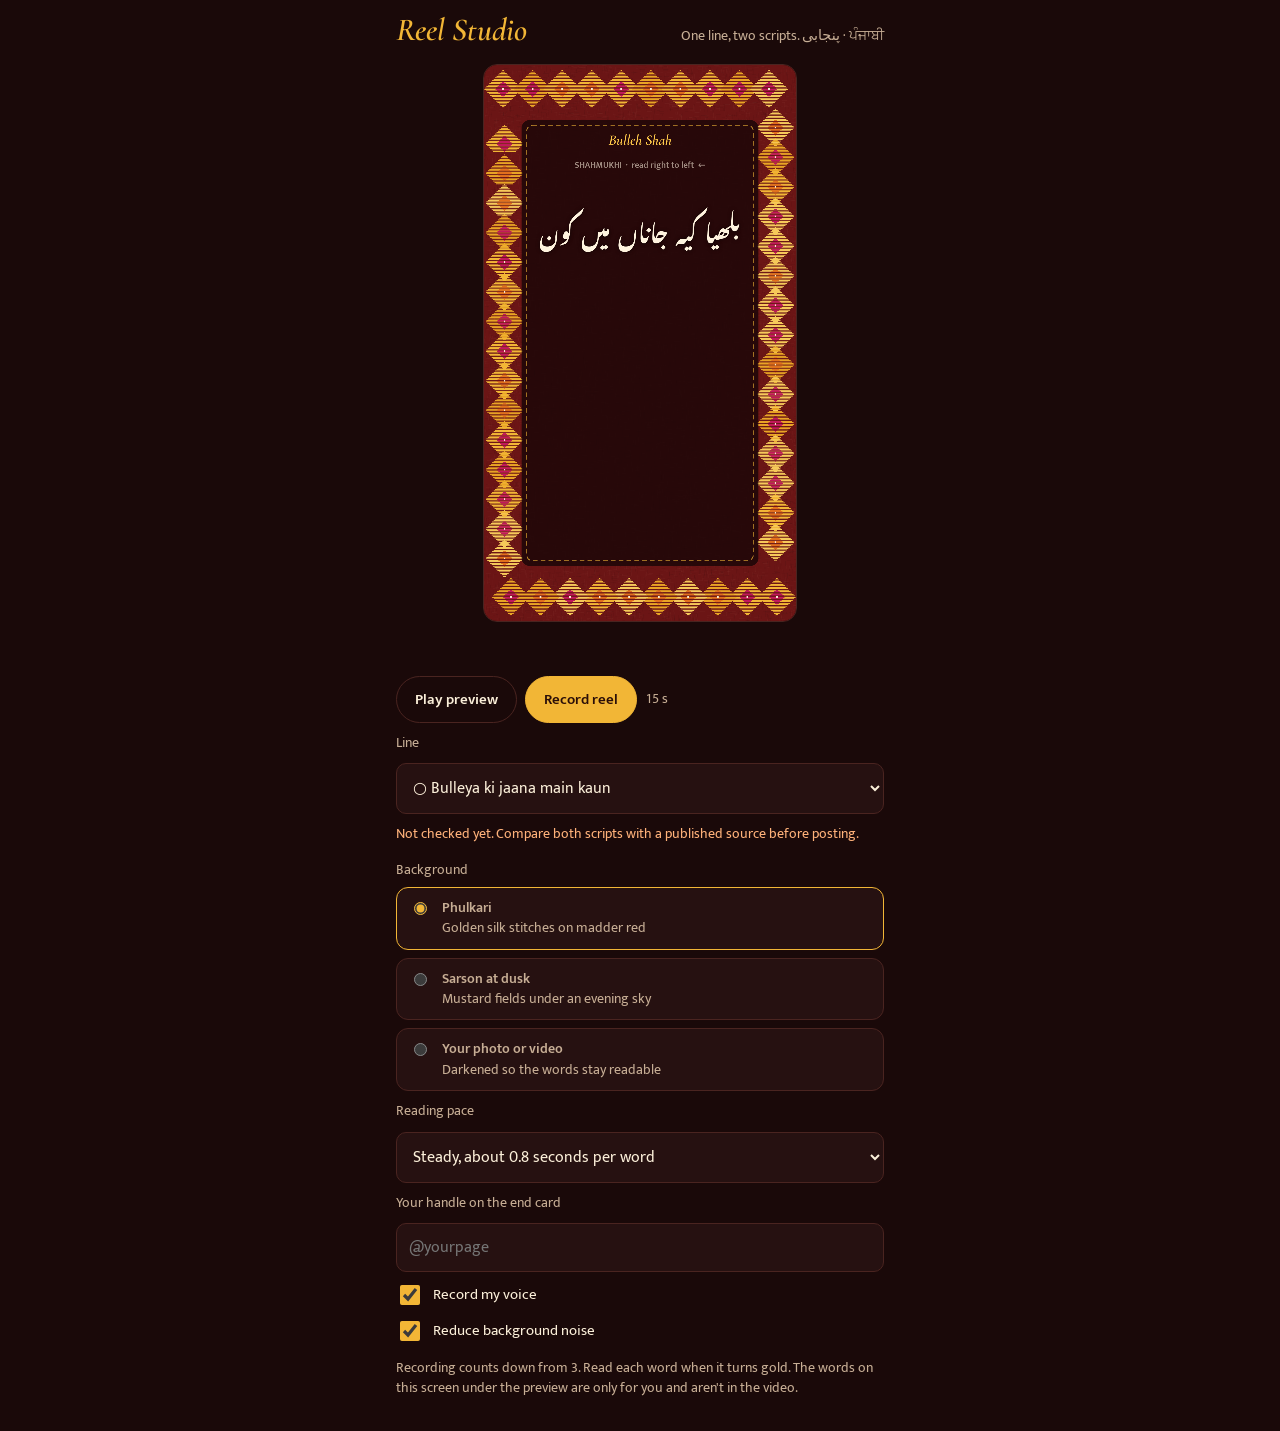
==== reels/index.html @ 6fcebd49 "Add Reel Studio: Punjabi two-script reels for Instagram Renders one line per reel at 1080x1920: poet" ====
<!doctype html>
<html lang="en">
<head>
<meta charset="utf-8">
<meta name="viewport" content="width=device-width, initial-scale=1, viewport-fit=cover">
<title>Reel Studio</title>
<meta name="description" content="Make Punjabi reels: one line in Shahmukhi and Gurmukhi, read aloud word by word.">
<meta name="theme-color" content="#1A0909">
<meta name="mobile-web-app-capable" content="yes">
<link rel="manifest" href="manifest.webmanifest">
<link rel="icon" href="icons/icon-192.png" type="image/png">
<link rel="apple-touch-icon" href="icons/icon-192.png">
<link rel="preconnect" href="https://fonts.googleapis.com">
<link rel="preconnect" href="https://fonts.gstatic.com" crossorigin>
<link rel="stylesheet" href="https://fonts.googleapis.com/css2?family=Anek+Gurmukhi:wght@600&family=Cormorant+Garamond:ital,wght@1,600&family=Mukta:wght@400;600&family=Noto+Nastaliq+Urdu:wght@700&family=Noto+Sans+Gurmukhi:wght@600&display=swap">
<link rel="stylesheet" href="style.css">
</head>
<body>
<main class="app">
  <header class="top">
    <h1>Reel Studio</h1>
    <p class="sub">One line, two scripts. <span lang="pnb" dir="rtl">پنجابی</span> · <span lang="pa">ਪੰਜਾਬੀ</span></p>
  </header>

  <div class="preview">
    <canvas id="stage" aria-label="Reel preview"></canvas>
    <p id="cue" class="cue" aria-live="assertive"></p>
  </div>

  <div class="controls">
    <div class="row">
      <button type="button" id="btn-preview">Play preview</button>
      <button type="button" id="btn-record" class="primary">Record reel</button>
      <span id="length" class="meta"></span>
    </div>
    <p id="status" class="status" aria-live="polite"></p>

    <label for="line">Line</label>
    <select id="line"></select>
    <p id="check-warn" class="warn" hidden>Not checked yet. Compare both scripts with a published source before posting.</p>
    <p id="align-warn" class="warn" hidden>The three versions of this line have different word counts, so word highlighting is off. Check the spacing in lines.json.</p>

    <fieldset>
      <legend>Background</legend>
      <div class="choices">
        <label class="choice"><input type="radio" name="bg" value="phulkari"><span><b>Phulkari</b>Golden silk stitches on madder red</span></label>
        <label class="choice"><input type="radio" name="bg" value="sarson"><span><b>Sarson at dusk</b>Mustard fields under an evening sky</span></label>
        <label class="choice"><input type="radio" name="bg" value="own"><span><b>Your photo or video</b>Darkened so the words stay readable</span></label>
      </div>
      <div id="own-picker" hidden>
        <label for="own-file">Choose a photo or video</label>
        <input id="own-file" type="file" accept="image/*,video/*">
      </div>
    </fieldset>

    <label for="pace">Reading pace</label>
    <select id="pace">
      <option value="1.1">Slow, about 1 second per word</option>
      <option value="0.8">Steady, about 0.8 seconds per word</option>
      <option value="0.6">Brisk, about 0.6 seconds per word</option>
    </select>

    <label for="handle">Your handle on the end card</label>
    <input id="handle" type="text" placeholder="@yourpage" autocomplete="off" autocapitalize="off" spellcheck="false">

    <label class="check"><input id="voice" type="checkbox" checked> Record my voice</label>
    <label class="check"><input id="denoise" type="checkbox" checked> Reduce background noise</label>
    <p class="hint">Recording counts down from 3. Read each word when it turns gold. The words on this screen under the preview are only for you and aren't in the video.</p>
  </div>

  <section id="result" class="result" hidden aria-labelledby="result-title">
    <h2 id="result-title">Your reel</h2>
    <video id="result-video" controls playsinline></video>
    <p id="format-warn" class="warn" hidden>This phone recorded WebM, which Instagram may refuse. Updating Chrome usually gives MP4.</p>
    <div class="row">
      <button type="button" id="btn-share" class="primary">Share…</button>
      <a id="btn-save" class="button">Save video</a>
    </div>
    <label for="caption-text">Caption</label>
    <textarea id="caption-text" rows="9"></textarea>
    <div class="row"><button type="button" id="btn-copy">Copy caption</button><span id="copy-status" class="meta" aria-live="polite"></span></div>
  </section>
</main>
<script src="studio.js"></script>
</body>
</html>
---- reels/style.css ----
/* Reel Studio: a dark madder workroom. Preview on top, controls below, like a phone camera app. */
:root {
  --ground: #1A0909;     /* deep madder, the phulkari cloth in shadow */
  --panel: #261111;
  --line: #4A2420;
  --text: #FBEFD9;
  --muted: #C7AE95;
  --gold: #F2B636;       /* pat silk */
  --warn: #FFB27A;
  --ui: "Mukta", system-ui, -apple-system, "Segoe UI", sans-serif;
  --display: "Cormorant Garamond", Georgia, serif;
  color-scheme: dark;
}
* { box-sizing: border-box; }
html { background: var(--ground); }
body { margin: 0; background: var(--ground); color: var(--text); font: 16px/1.5 var(--ui); }
[hidden] { display: none !important; }
.app {
  max-width: 520px; margin: 0 auto;
  padding: calc(12px + env(safe-area-inset-top, 0px)) max(16px, env(safe-area-inset-right, 0px)) calc(32px + env(safe-area-inset-bottom, 0px)) max(16px, env(safe-area-inset-left, 0px));
  display: flex; flex-direction: column; gap: 16px;
}
.top { display: flex; align-items: baseline; justify-content: space-between; gap: 12px; flex-wrap: wrap; }
h1 { margin: 0; font: italic 600 2rem/1.1 var(--display); color: var(--gold); }
h2 { margin: 0; font: italic 600 1.6rem var(--display); color: var(--gold); }
.sub { margin: 0; color: var(--muted); font-size: 0.9rem; }

.preview { display: flex; flex-direction: column; align-items: center; gap: 8px; }
#stage { display: block; width: 100%; max-width: min(100%, calc(62vh * 9 / 16)); aspect-ratio: 9 / 16; height: auto; border-radius: 14px; border: 1px solid var(--line); background: #000; }
.cue { margin: 0; min-height: 1.5em; font: italic 600 1.25rem var(--display); color: var(--gold); text-align: center; }

.controls, .result { display: flex; flex-direction: column; gap: 10px; }
label, legend { font-size: 0.85rem; color: var(--muted); }
fieldset { border: 0; padding: 0; margin: 6px 0 0; display: flex; flex-direction: column; gap: 8px; min-width: 0; }
legend { padding: 0; margin-bottom: 6px; }
select, input[type="text"], textarea, input[type="file"] {
  width: 100%; font: 1rem var(--ui); color: var(--text);
  background: var(--panel); border: 1px solid var(--line); border-radius: 10px; padding: 10px 12px;
}
textarea { line-height: 1.5; resize: vertical; }
.choices { display: grid; gap: 8px; }
.choice { display: flex; gap: 12px; align-items: flex-start; padding: 10px 12px; border: 1px solid var(--line); border-radius: 12px; background: var(--panel); color: var(--text); cursor: pointer; }
.choice:has(input:checked) { border-color: var(--gold); }
.choice input { margin-top: 4px; accent-color: var(--gold); }
.choice b { display: block; font-weight: 600; }
.choice span { font-size: 0.85rem; color: var(--muted); }
.check { display: flex; gap: 10px; align-items: center; color: var(--text); font-size: 0.95rem; }
.check input { width: 20px; height: 20px; accent-color: var(--gold); }

.row { display: flex; flex-wrap: wrap; gap: 8px; align-items: center; }
button, .button {
  font: 600 0.95rem var(--ui); color: var(--text); text-decoration: none;
  background: transparent; border: 1px solid var(--line); border-radius: 999px; padding: 10px 18px; cursor: pointer;
}
button.primary { background: var(--gold); border-color: var(--gold); color: #2A0E08; }
button:focus-visible, .button:focus-visible, select:focus-visible, input:focus-visible, textarea:focus-visible { outline: 2px solid var(--gold); outline-offset: 2px; }
.meta { font-size: 0.85rem; color: var(--muted); font-variant-numeric: tabular-nums; }
.status { margin: 0; font-size: 0.9rem; color: var(--warn); }
.status:empty { display: none; }
.warn { margin: 0; font-size: 0.85rem; color: var(--warn); }
.hint { margin: 4px 0 0; font-size: 0.85rem; color: var(--muted); }
.result { border-top: 1px solid var(--line); padding-top: 16px; }
.result video { width: 100%; max-height: 70vh; background: #000; border-radius: 12px; }

/* while recording, hide everything but the stage and the cue */
.is-recording .controls, .is-recording .top, .is-recording .result { display: none; }
.is-recording #stage { max-width: min(100%, calc(80vh * 9 / 16)); }
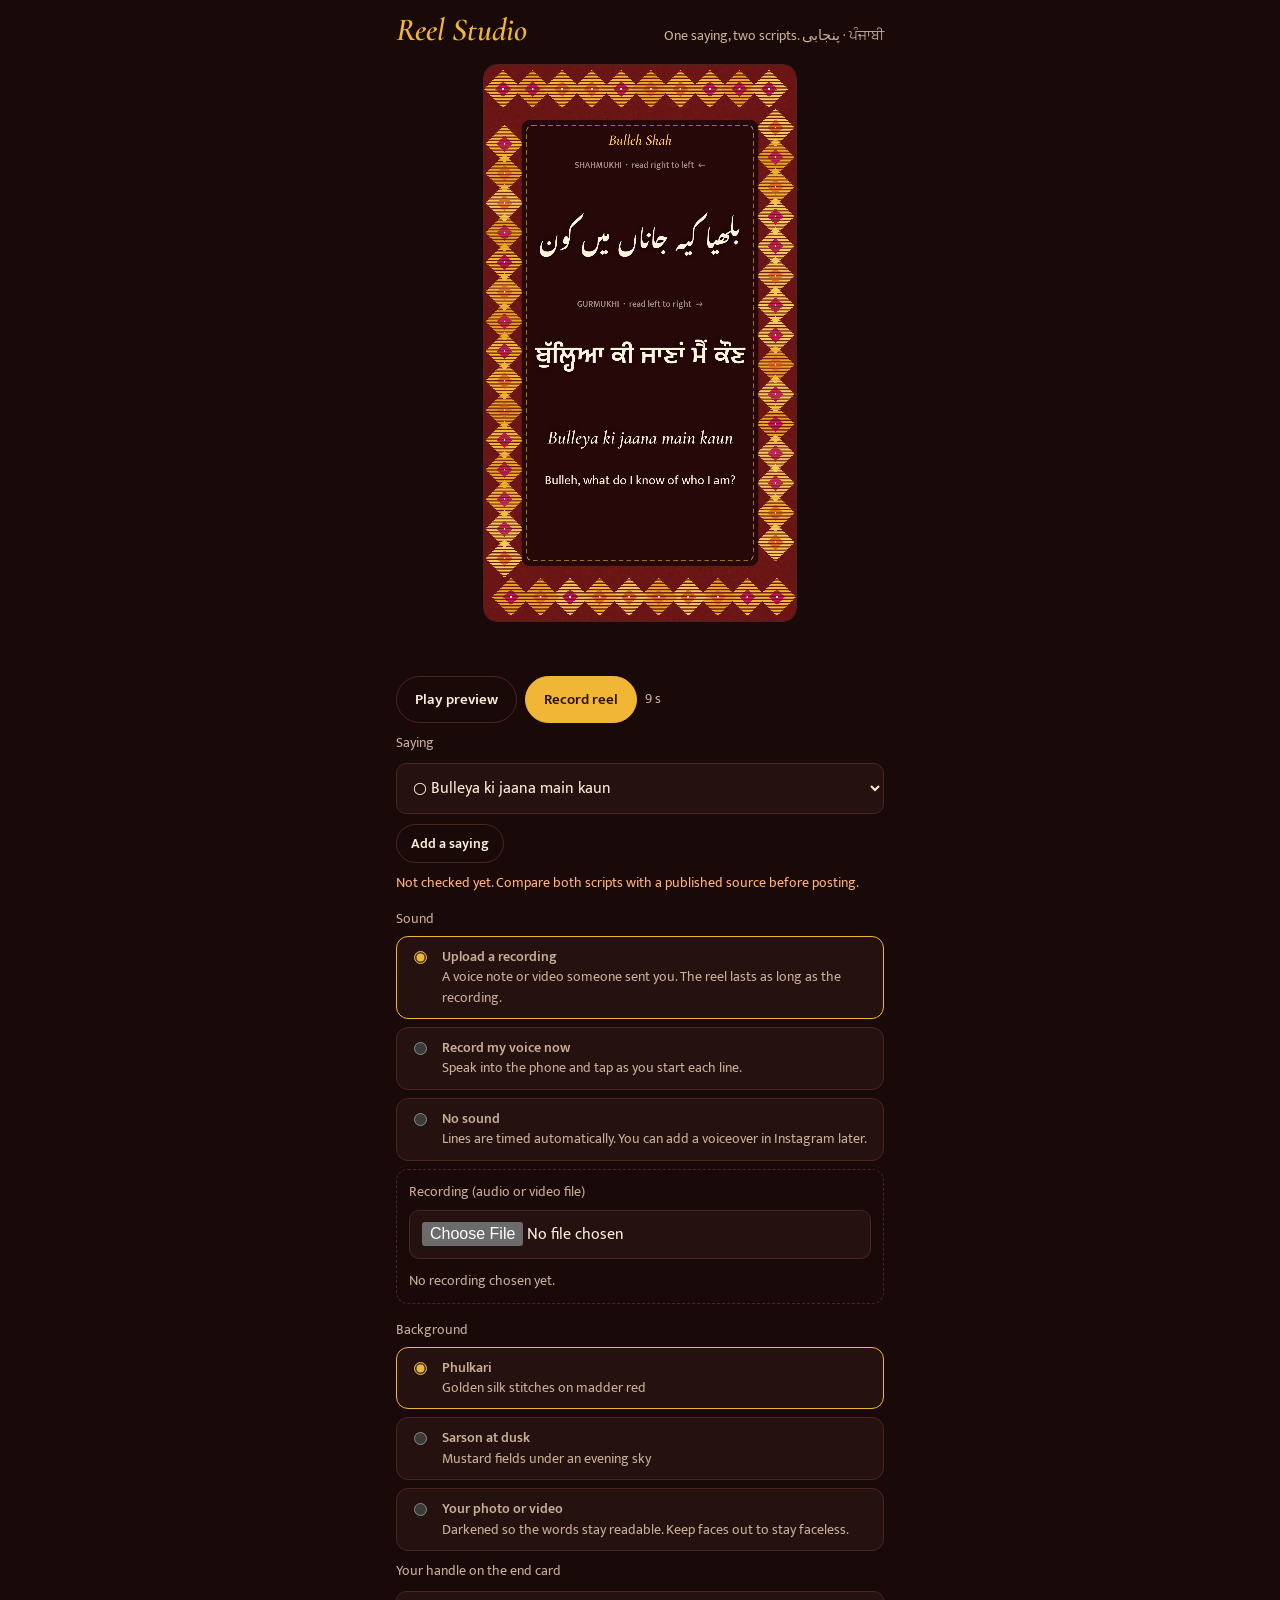
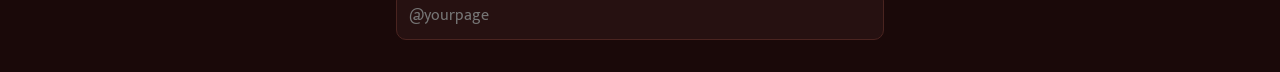
==== commit d34f24fb: "Reel Studio: multi-line sayings, uploaded audio, live and silent modes Drops word-by-word highlighti" ====
--- a/reels/index.html
+++ b/reels/index.html
@@ -4,7 +4,7 @@
 <meta charset="utf-8">
 <meta name="viewport" content="width=device-width, initial-scale=1, viewport-fit=cover">
 <title>Reel Studio</title>
-<meta name="description" content="Make Punjabi reels: one line in Shahmukhi and Gurmukhi, read aloud word by word.">
+<meta name="description" content="Make Punjabi reels: each saying in Shahmukhi and Gurmukhi, with the reading and meaning, over the voice that speaks it.">
 <meta name="theme-color" content="#1A0909">
 <meta name="mobile-web-app-capable" content="yes">
 <link rel="manifest" href="manifest.webmanifest">
@@ -19,12 +19,13 @@
 <main class="app">
   <header class="top">
     <h1>Reel Studio</h1>
-    <p class="sub">One line, two scripts. <span lang="pnb" dir="rtl">پنجابی</span> · <span lang="pa">ਪੰਜਾਬੀ</span></p>
+    <p class="sub">One saying, two scripts. <span lang="pnb" dir="rtl">پنجابی</span> · <span lang="pa">ਪੰਜਾਬੀ</span></p>
   </header>
 
   <div class="preview">
     <canvas id="stage" aria-label="Reel preview"></canvas>
     <p id="cue" class="cue" aria-live="assertive"></p>
+    <button type="button" id="live-next" class="primary big" hidden>Start line 1</button>
   </div>
 
   <div class="controls">
@@ -35,37 +36,45 @@
     </div>
     <p id="status" class="status" aria-live="polite"></p>
 
-    <label for="line">Line</label>
-    <select id="line"></select>
+    <label for="saying">Saying</label>
+    <select id="saying"></select>
+    <div class="row">
+      <button type="button" id="btn-new" class="small-btn">Add a saying</button>
+      <button type="button" id="btn-edit" class="small-btn" hidden>Edit this saying</button>
+    </div>
     <p id="check-warn" class="warn" hidden>Not checked yet. Compare both scripts with a published source before posting.</p>
-    <p id="align-warn" class="warn" hidden>The three versions of this line have different word counts, so word highlighting is off. Check the spacing in lines.json.</p>
+
+    <fieldset>
+      <legend>Sound</legend>
+      <div class="choices">
+        <label class="choice"><input type="radio" name="sound" value="upload"><span><b>Upload a recording</b>A voice note or video someone sent you. The reel lasts as long as the recording.</span></label>
+        <label class="choice"><input type="radio" name="sound" value="live"><span><b>Record my voice now</b>Speak into the phone and tap as you start each line.</span></label>
+        <label class="choice"><input type="radio" name="sound" value="none"><span><b>No sound</b>Lines are timed automatically. You can add a voiceover in Instagram later.</span></label>
+      </div>
+      <div id="upload-box" class="subbox" hidden>
+        <label for="audio-file">Recording (audio or video file)</label>
+        <input id="audio-file" type="file" accept="audio/*,video/*">
+        <p id="timing-status" class="hint"></p>
+        <button type="button" id="btn-timing" class="small-btn" hidden>Time the lines</button>
+      </div>
+      <p id="live-note" class="hint" hidden>After the countdown, a big button appears under the preview. Tap it as you start each line, then tap Finish.</p>
+    </fieldset>
 
     <fieldset>
       <legend>Background</legend>
       <div class="choices">
         <label class="choice"><input type="radio" name="bg" value="phulkari"><span><b>Phulkari</b>Golden silk stitches on madder red</span></label>
         <label class="choice"><input type="radio" name="bg" value="sarson"><span><b>Sarson at dusk</b>Mustard fields under an evening sky</span></label>
-        <label class="choice"><input type="radio" name="bg" value="own"><span><b>Your photo or video</b>Darkened so the words stay readable</span></label>
+        <label class="choice"><input type="radio" name="bg" value="own"><span><b>Your photo or video</b>Darkened so the words stay readable. Keep faces out to stay faceless.</span></label>
       </div>
-      <div id="own-picker" hidden>
+      <div id="own-picker" class="subbox" hidden>
         <label for="own-file">Choose a photo or video</label>
         <input id="own-file" type="file" accept="image/*,video/*">
       </div>
     </fieldset>
 
-    <label for="pace">Reading pace</label>
-    <select id="pace">
-      <option value="1.1">Slow, about 1 second per word</option>
-      <option value="0.8">Steady, about 0.8 seconds per word</option>
-      <option value="0.6">Brisk, about 0.6 seconds per word</option>
-    </select>
-
     <label for="handle">Your handle on the end card</label>
     <input id="handle" type="text" placeholder="@yourpage" autocomplete="off" autocapitalize="off" spellcheck="false">
-
-    <label class="check"><input id="voice" type="checkbox" checked> Record my voice</label>
-    <label class="check"><input id="denoise" type="checkbox" checked> Reduce background noise</label>
-    <p class="hint">Recording counts down from 3. Read each word when it turns gold. The words on this screen under the preview are only for you and aren't in the video.</p>
   </div>
 
   <section id="result" class="result" hidden aria-labelledby="result-title">
@@ -77,10 +86,50 @@
       <a id="btn-save" class="button">Save video</a>
     </div>
     <label for="caption-text">Caption</label>
-    <textarea id="caption-text" rows="9"></textarea>
+    <textarea id="caption-text" rows="10"></textarea>
     <div class="row"><button type="button" id="btn-copy">Copy caption</button><span id="copy-status" class="meta" aria-live="polite"></span></div>
   </section>
 </main>
+
+<section id="timing" class="sheet" hidden aria-labelledby="timing-title">
+  <div class="sheet-inner">
+    <h2 id="timing-title">Time the lines</h2>
+    <p id="timing-msg" class="hint"></p>
+    <ol id="timing-list" class="timing-list"></ol>
+    <button type="button" id="tap" class="primary big" disabled>Tap when line 1 starts</button>
+    <div class="row">
+      <button type="button" id="timing-play">Play</button>
+      <button type="button" id="timing-done">Done</button>
+    </div>
+  </div>
+</section>
+
+<section id="editor" class="sheet" hidden aria-labelledby="editor-title">
+  <div class="sheet-inner">
+    <h2 id="editor-title">Saying</h2>
+    <p class="hint">Put each line on its own row. Row 1 of each box belongs together, then row 2, and so on. Each row becomes one screen of the reel.</p>
+    <label for="ed-poet">Poet or source</label>
+    <input id="ed-poet" type="text" placeholder="Bulleh Shah, Punjabi proverb, Grandmother in Sialkot…">
+    <label for="ed-sm">Shahmukhi</label>
+    <textarea id="ed-sm" rows="3" dir="rtl" lang="pnb" class="sm"></textarea>
+    <label for="ed-gm">Gurmukhi</label>
+    <textarea id="ed-gm" rows="3" lang="pa" class="gm"></textarea>
+    <label for="ed-ro">Romanised (optional)</label>
+    <textarea id="ed-ro" rows="3"></textarea>
+    <label for="ed-en">English meaning (optional)</label>
+    <textarea id="ed-en" rows="3"></textarea>
+    <label for="ed-note">Note for yourself (optional)</label>
+    <input id="ed-note" type="text">
+    <label class="check"><input id="ed-checked" type="checkbox"> Checked by a fluent reader</label>
+    <p id="ed-msg" class="status" aria-live="polite"></p>
+    <div class="row">
+      <button type="button" id="ed-save" class="primary">Save on this phone</button>
+      <button type="button" id="ed-copy">Copy for lines.json</button>
+      <button type="button" id="ed-cancel">Cancel</button>
+      <button type="button" id="ed-delete" hidden>Delete</button>
+    </div>
+  </div>
+</section>
 <script src="studio.js"></script>
 </body>
 </html>
--- a/reels/style.css
+++ b/reels/style.css
@@ -64,4 +64,20 @@
 
 /* while recording, hide everything but the stage and the cue */
 .is-recording .controls, .is-recording .top, .is-recording .result { display: none; }
-.is-recording #stage { max-width: min(100%, calc(80vh * 9 / 16)); }
+.is-recording #stage { max-width: min(100%, calc(66vh * 9 / 16)); }
+
+/* sound + timing + editor */
+.subbox { display: flex; flex-direction: column; gap: 8px; padding: 12px; border: 1px dashed var(--line); border-radius: 12px; }
+.small-btn { padding: 7px 14px; font-size: 0.88rem; }
+button.big { width: 100%; padding: 18px; font-size: 1.15rem; }
+button:disabled { opacity: 0.45; cursor: default; }
+.sheet {
+  position: fixed; inset: 0; z-index: 20; overflow-y: auto; background: var(--ground);
+  padding: calc(16px + env(safe-area-inset-top, 0px)) max(16px, env(safe-area-inset-right, 0px)) calc(24px + env(safe-area-inset-bottom, 0px)) max(16px, env(safe-area-inset-left, 0px));
+}
+.sheet-inner { max-width: 520px; margin: 0 auto; display: flex; flex-direction: column; gap: 10px; }
+.timing-list { margin: 0; padding-left: 1.4em; display: flex; flex-direction: column; gap: 6px; font: italic 600 1.1rem var(--display); color: var(--muted); }
+.timing-list li.done { color: var(--gold); }
+textarea.sm { font-family: "Noto Nastaliq Urdu", serif; line-height: 2.1; }
+textarea.gm { font-family: "Anek Gurmukhi", "Noto Sans Gurmukhi", sans-serif; }
+.is-recording .controls, .is-recording .top, .is-recording .result { display: none; }
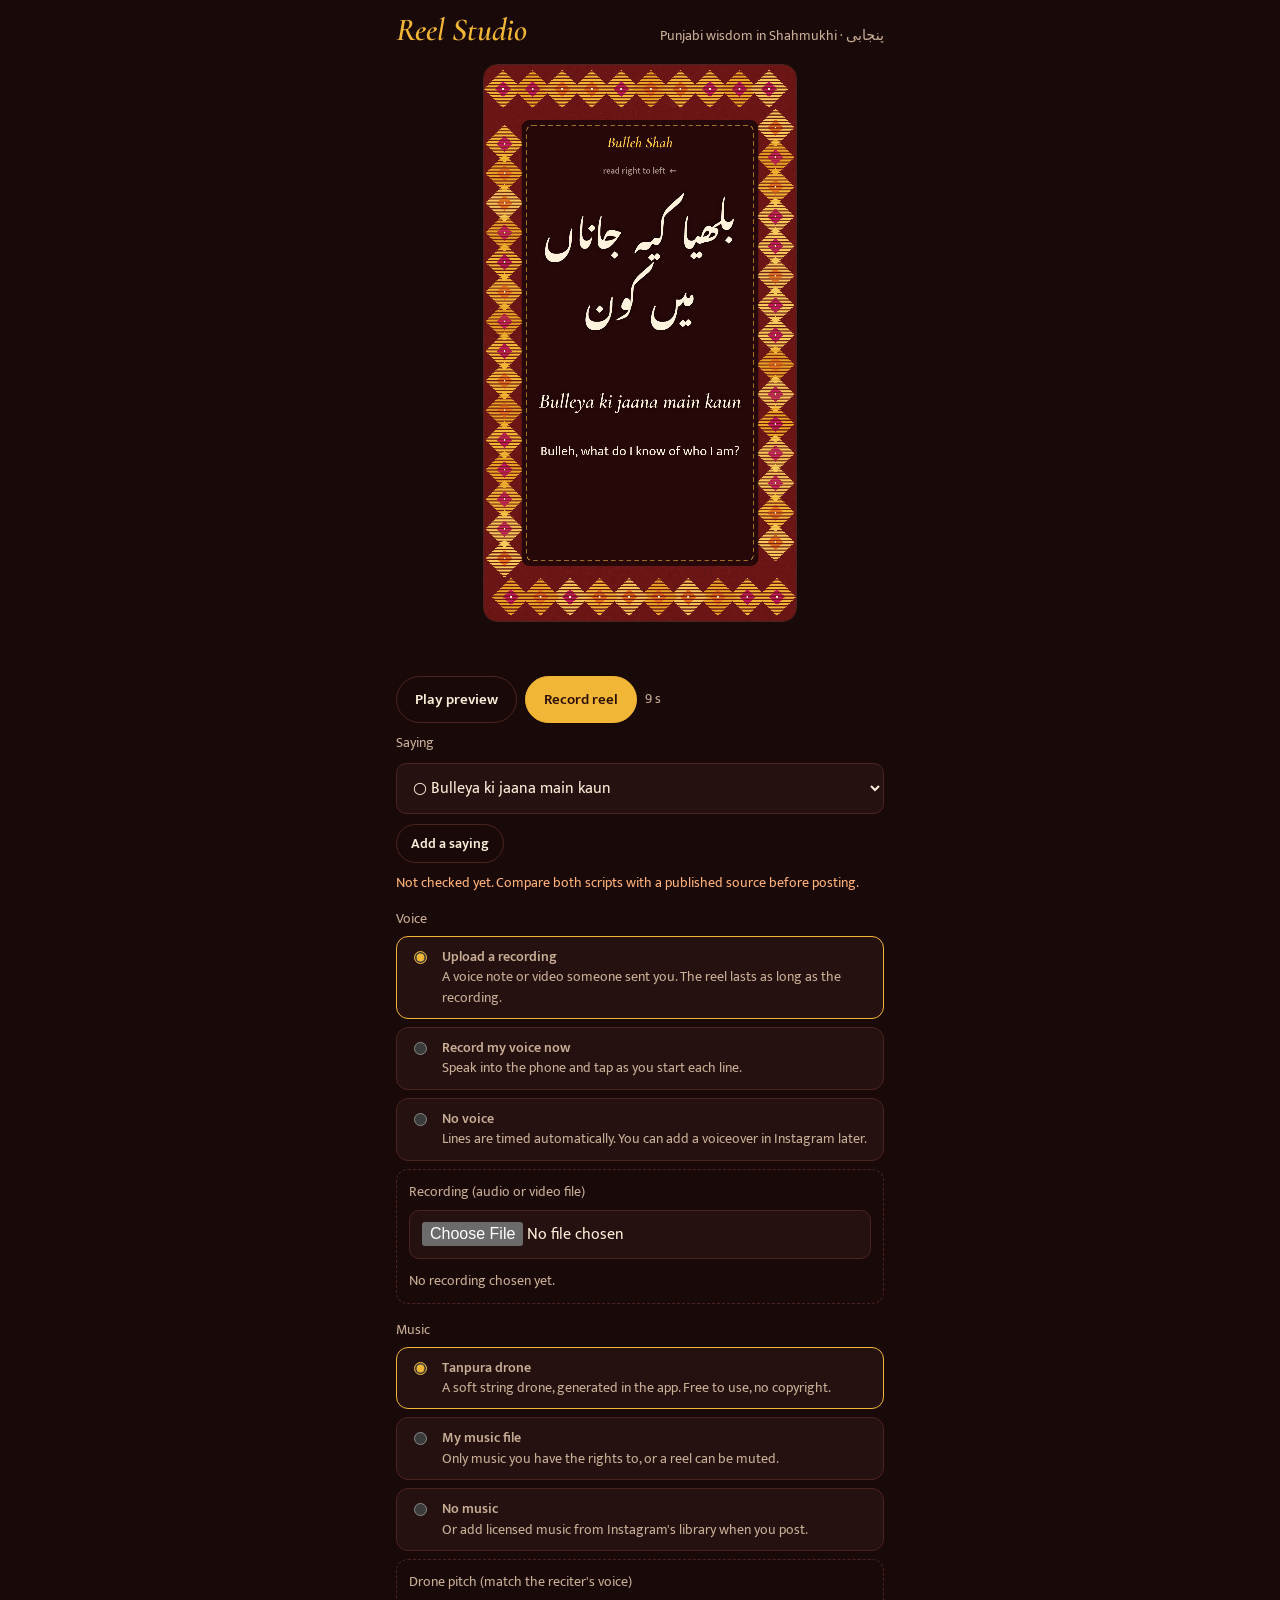
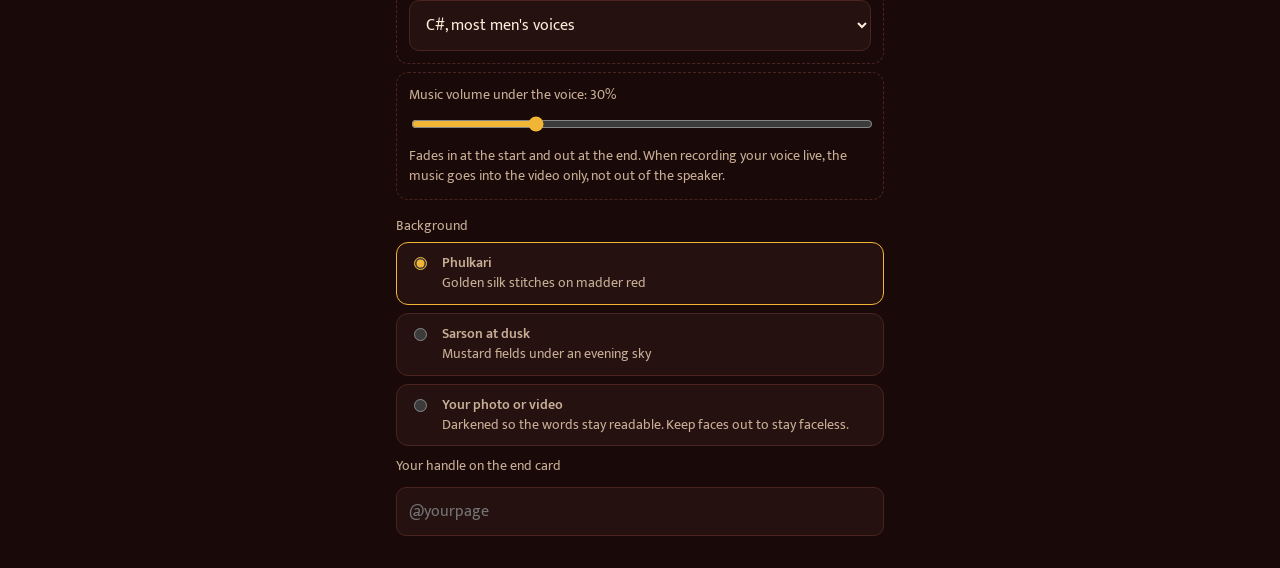
==== commit e0136897: "Reel Studio: Shahmukhi only, and background music Remove Gurmukhi from reels, the saying editor, cap" ====
--- a/reels/index.html
+++ b/reels/index.html
@@ -4,7 +4,7 @@
 <meta charset="utf-8">
 <meta name="viewport" content="width=device-width, initial-scale=1, viewport-fit=cover">
 <title>Reel Studio</title>
-<meta name="description" content="Make Punjabi reels: each saying in Shahmukhi and Gurmukhi, with the reading and meaning, over the voice that speaks it.">
+<meta name="description" content="Make Punjabi reels: each saying in Shahmukhi, with the reading and meaning, over the voice that speaks it.">
 <meta name="theme-color" content="#1A0909">
 <meta name="mobile-web-app-capable" content="yes">
 <link rel="manifest" href="manifest.webmanifest">
@@ -12,14 +12,14 @@
 <link rel="apple-touch-icon" href="icons/icon-192.png">
 <link rel="preconnect" href="https://fonts.googleapis.com">
 <link rel="preconnect" href="https://fonts.gstatic.com" crossorigin>
-<link rel="stylesheet" href="https://fonts.googleapis.com/css2?family=Anek+Gurmukhi:wght@600&family=Cormorant+Garamond:ital,wght@1,600&family=Mukta:wght@400;600&family=Noto+Nastaliq+Urdu:wght@700&family=Noto+Sans+Gurmukhi:wght@600&display=swap">
-<link rel="stylesheet" href="style.css">
+<link rel="stylesheet" href="https://fonts.googleapis.com/css2?family=Cormorant+Garamond:ital,wght@1,600&family=Mukta:wght@400;600&family=Noto+Nastaliq+Urdu:wght@700&display=swap">
+<link rel="stylesheet" href="style.css?v=5">
 </head>
 <body>
 <main class="app">
   <header class="top">
     <h1>Reel Studio</h1>
-    <p class="sub">One saying, two scripts. <span lang="pnb" dir="rtl">پنجابی</span> · <span lang="pa">ਪੰਜਾਬੀ</span></p>
+    <p class="sub">Punjabi wisdom in Shahmukhi · <span lang="pnb" dir="rtl">پنجابی</span></p>
   </header>
 
   <div class="preview">
@@ -45,11 +45,11 @@
     <p id="check-warn" class="warn" hidden>Not checked yet. Compare both scripts with a published source before posting.</p>
 
     <fieldset>
-      <legend>Sound</legend>
+      <legend>Voice</legend>
       <div class="choices">
         <label class="choice"><input type="radio" name="sound" value="upload"><span><b>Upload a recording</b>A voice note or video someone sent you. The reel lasts as long as the recording.</span></label>
         <label class="choice"><input type="radio" name="sound" value="live"><span><b>Record my voice now</b>Speak into the phone and tap as you start each line.</span></label>
-        <label class="choice"><input type="radio" name="sound" value="none"><span><b>No sound</b>Lines are timed automatically. You can add a voiceover in Instagram later.</span></label>
+        <label class="choice"><input type="radio" name="sound" value="none"><span><b>No voice</b>Lines are timed automatically. You can add a voiceover in Instagram later.</span></label>
       </div>
       <div id="upload-box" class="subbox" hidden>
         <label for="audio-file">Recording (audio or video file)</label>
@@ -58,6 +58,39 @@
         <button type="button" id="btn-timing" class="small-btn" hidden>Time the lines</button>
       </div>
       <p id="live-note" class="hint" hidden>After the countdown, a big button appears under the preview. Tap it as you start each line, then tap Finish.</p>
+    </fieldset>
+
+    <fieldset>
+      <legend>Music</legend>
+      <div class="choices">
+        <label class="choice"><input type="radio" name="music" value="drone"><span><b>Tanpura drone</b>A soft string drone, generated in the app. Free to use, no copyright.</span></label>
+        <label class="choice"><input type="radio" name="music" value="file"><span><b>My music file</b>Only music you have the rights to, or a reel can be muted.</span></label>
+        <label class="choice"><input type="radio" name="music" value="none"><span><b>No music</b>Or add licensed music from Instagram's library when you post.</span></label>
+      </div>
+      <div id="drone-box" class="subbox" hidden>
+        <label for="drone-key">Drone pitch (match the reciter's voice)</label>
+        <select id="drone-key">
+          <option value="130.81">C, low voices</option>
+          <option value="138.59">C#, most men's voices</option>
+          <option value="146.83">D</option>
+          <option value="155.56">D#</option>
+          <option value="164.81">E</option>
+          <option value="174.61">F</option>
+          <option value="196.00">G, higher voices</option>
+          <option value="207.65">G#, most women's voices</option>
+          <option value="220.00">A</option>
+        </select>
+      </div>
+      <div id="music-file-box" class="subbox" hidden>
+        <label for="music-file">Music file</label>
+        <input id="music-file" type="file" accept="audio/*">
+        <p id="music-file-status" class="hint"></p>
+      </div>
+      <div id="level-box" class="subbox" hidden>
+        <label for="music-level">Music volume under the voice: <output id="music-level-out" for="music-level">30%</output></label>
+        <input id="music-level" type="range" min="5" max="100" step="5" value="30">
+        <p class="hint">Fades in at the start and out at the end. When recording your voice live, the music goes into the video only, not out of the speaker.</p>
+      </div>
     </fieldset>
 
     <fieldset>
@@ -107,13 +140,11 @@
 <section id="editor" class="sheet" hidden aria-labelledby="editor-title">
   <div class="sheet-inner">
     <h2 id="editor-title">Saying</h2>
-    <p class="hint">Put each line on its own row. Row 1 of each box belongs together, then row 2, and so on. Each row becomes one screen of the reel.</p>
+    <p class="hint">Put each line on its own row. Row 1 of each box belongs together (Shahmukhi, romanised, English), then row 2, and so on. Each row becomes one screen of the reel.</p>
     <label for="ed-poet">Poet or source</label>
     <input id="ed-poet" type="text" placeholder="Bulleh Shah, Punjabi proverb, Grandmother in Sialkot…">
     <label for="ed-sm">Shahmukhi</label>
     <textarea id="ed-sm" rows="3" dir="rtl" lang="pnb" class="sm"></textarea>
-    <label for="ed-gm">Gurmukhi</label>
-    <textarea id="ed-gm" rows="3" lang="pa" class="gm"></textarea>
     <label for="ed-ro">Romanised (optional)</label>
     <textarea id="ed-ro" rows="3"></textarea>
     <label for="ed-en">English meaning (optional)</label>
@@ -130,6 +161,6 @@
     </div>
   </div>
 </section>
-<script src="studio.js"></script>
+<script src="studio.js?v=5"></script>
 </body>
 </html>
--- a/reels/style.css
+++ b/reels/style.css
@@ -79,5 +79,5 @@
 .timing-list { margin: 0; padding-left: 1.4em; display: flex; flex-direction: column; gap: 6px; font: italic 600 1.1rem var(--display); color: var(--muted); }
 .timing-list li.done { color: var(--gold); }
 textarea.sm { font-family: "Noto Nastaliq Urdu", serif; line-height: 2.1; }
-textarea.gm { font-family: "Anek Gurmukhi", "Noto Sans Gurmukhi", sans-serif; }
 .is-recording .controls, .is-recording .top, .is-recording .result { display: none; }
+input[type="range"] { width: 100%; accent-color: var(--gold); }
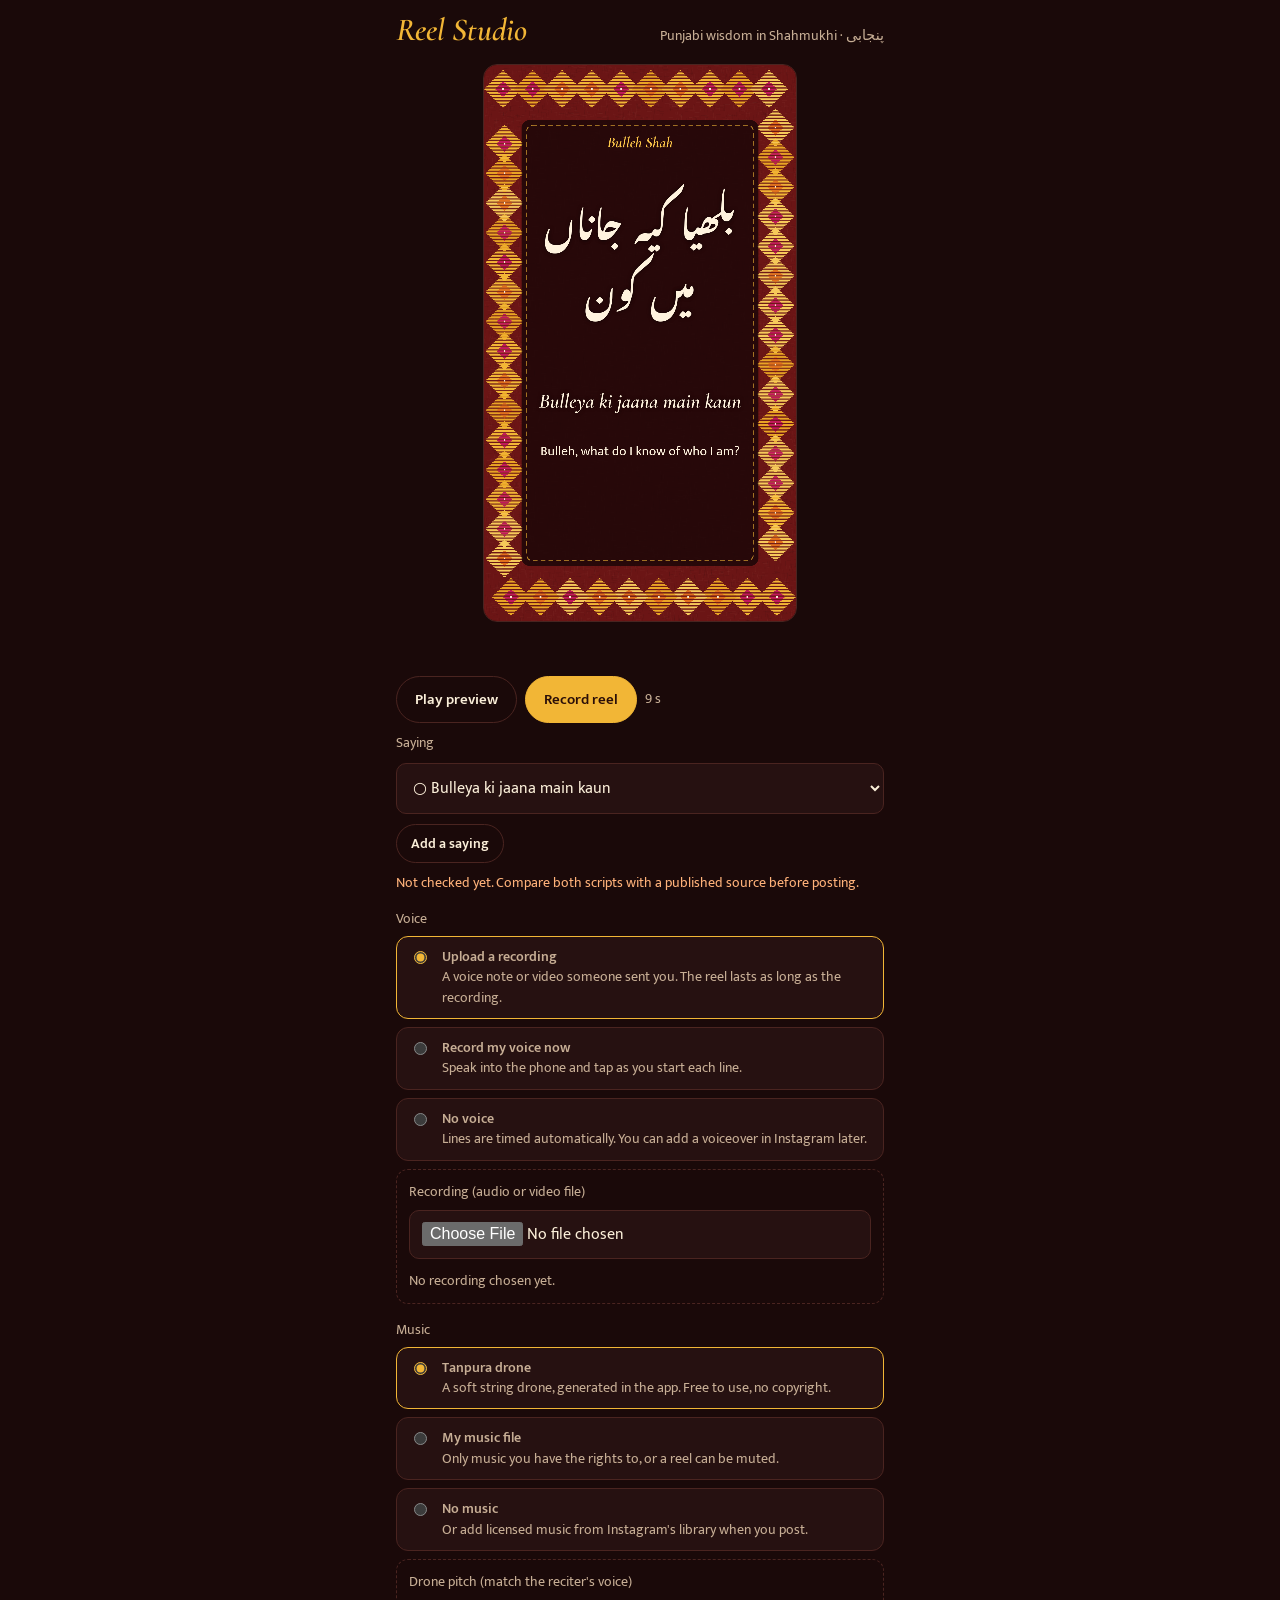
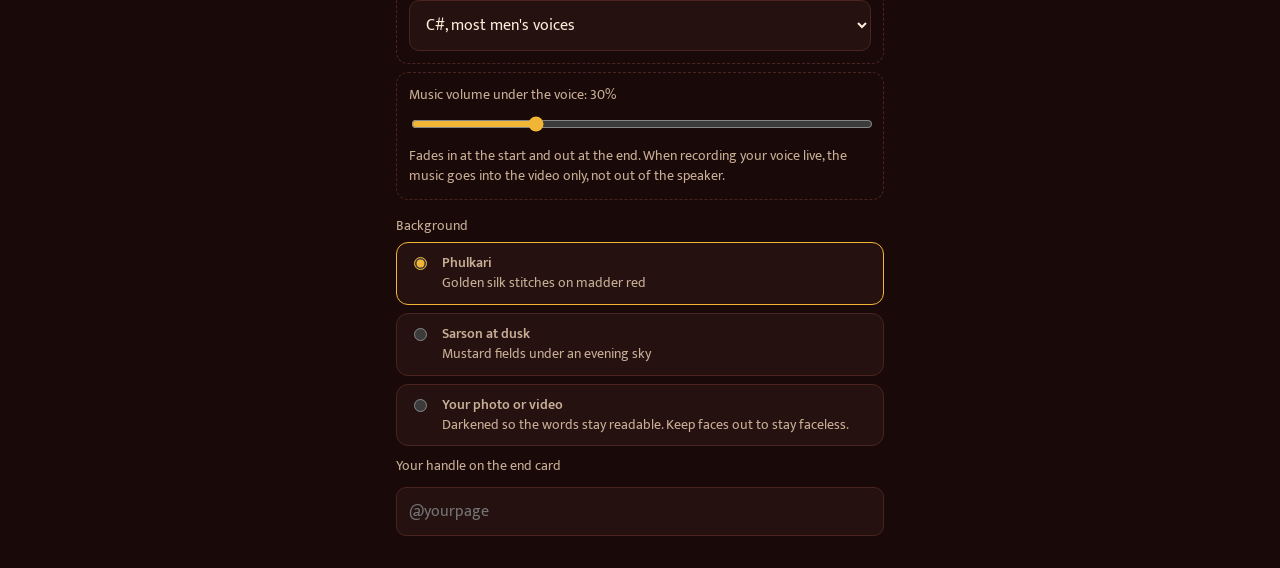
==== commit b70f5bf8: "Reel Studio: remove the 'read right to left' label Co-Authored-By: Claude Opus 5.5 <noreply@anthropi" ====
--- a/reels/index.html
+++ b/reels/index.html
@@ -13,7 +13,7 @@
 <link rel="preconnect" href="https://fonts.googleapis.com">
 <link rel="preconnect" href="https://fonts.gstatic.com" crossorigin>
 <link rel="stylesheet" href="https://fonts.googleapis.com/css2?family=Cormorant+Garamond:ital,wght@1,600&family=Mukta:wght@400;600&family=Noto+Nastaliq+Urdu:wght@700&display=swap">
-<link rel="stylesheet" href="style.css?v=5">
+<link rel="stylesheet" href="style.css?v=6">
 </head>
 <body>
 <main class="app">
@@ -161,6 +161,6 @@
     </div>
   </div>
 </section>
-<script src="studio.js?v=5"></script>
+<script src="studio.js?v=6"></script>
 </body>
 </html>
